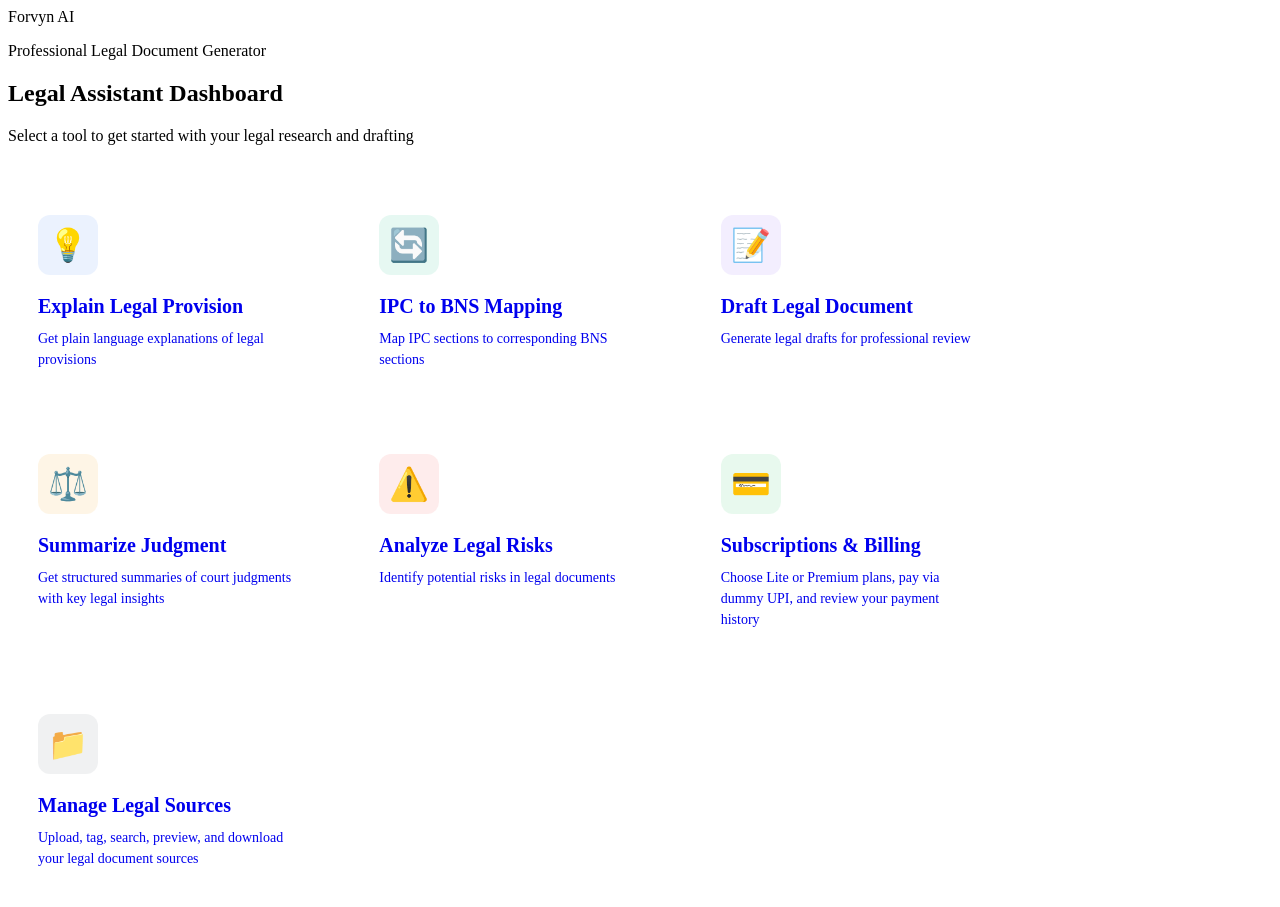
==== frontend/dashboard.html @ a5313e43 "commplete v1" ====
<!DOCTYPE html>
<html>
<head>
    <title>Forvyn AI - Dashboard</title>
    <link rel="stylesheet" href="/static/styles.css?v=21">
    <link href="https://fonts.googleapis.com/css2?family=Outfit:wght@300;400;500;600;700&display=swap" rel="stylesheet">
</head>
<body>
    <div class="app">
        <header>
            <div class="logo" style="cursor: pointer;" onclick="window.location.href='/'">Forvyn <span class="highlight">AI</span></div>
            <p>Professional Legal Document Generator</p>
        </header>

        <div class="role-selection-view" style="animation: fadeInDown 0.8s ease-out;">
            <h2 class="role-title" style="margin-bottom: 20px;">Legal Assistant Dashboard</h2>
            <p style="color: var(--text-muted); margin-bottom: 40px; font-size: 16px;">Select a tool to get started with your legal research and drafting</p>
            
            <div class="role-grid" style="max-width: 1000px; display: grid; grid-template-columns: repeat(auto-fit, minmax(280px, 1fr)); gap: 24px; width: 100%;">
                
                <!-- Explain Legal Provision -->
                <a href="/explain" class="card dashboard-card" style="text-decoration: none; padding: 30px; align-items: flex-start; text-align: left; height: auto;">
                    <div style="font-size: 32px; margin-bottom: 15px; background: rgba(59, 130, 246, 0.1); width: 60px; height: 60px; display: flex; align-items: center; justify-content: center; border-radius: 12px; color: var(--primary-light);">
                        💡
                    </div>
                    <h3 style="margin-bottom: 10px; font-size: 20px;">Explain Legal Provision</h3>
                    <p style="color: var(--text-muted); font-size: 14px; margin: 0; font-weight: 400; line-height: 1.5;">Get plain language explanations of legal provisions</p>
                </a>

                <!-- IPC to BNS Mapping -->
                <a href="/mapping" class="card dashboard-card" style="text-decoration: none; padding: 30px; align-items: flex-start; text-align: left; height: auto;">
                    <div style="font-size: 32px; margin-bottom: 15px; background: rgba(16, 185, 129, 0.1); width: 60px; height: 60px; display: flex; align-items: center; justify-content: center; border-radius: 12px; color: var(--success);">
                        🔄
                    </div>
                    <h3 style="margin-bottom: 10px; font-size: 20px;">IPC to BNS Mapping</h3>
                    <p style="color: var(--text-muted); font-size: 14px; margin: 0; font-weight: 400; line-height: 1.5;">Map IPC sections to corresponding BNS sections</p>
                </a>

                <!-- Draft Legal Document -->
                <a href="/draft" class="card dashboard-card" style="text-decoration: none; padding: 30px; align-items: flex-start; text-align: left; height: auto;">
                    <div style="font-size: 32px; margin-bottom: 15px; background: rgba(139, 92, 246, 0.1); width: 60px; height: 60px; display: flex; align-items: center; justify-content: center; border-radius: 12px; color: #a78bfa;">
                        📝
                    </div>
                    <h3 style="margin-bottom: 10px; font-size: 20px;">Draft Legal Document</h3>
                    <p style="color: var(--text-muted); font-size: 14px; margin: 0; font-weight: 400; line-height: 1.5;">Generate legal drafts for professional review</p>
                </a>

                <!-- Summarize Judgment -->
                <a href="/summarize" class="card dashboard-card" style="text-decoration: none; padding: 30px; align-items: flex-start; text-align: left; height: auto;">
                    <div style="font-size: 32px; margin-bottom: 15px; background: rgba(245, 158, 11, 0.1); width: 60px; height: 60px; display: flex; align-items: center; justify-content: center; border-radius: 12px; color: var(--warning);">
                        ⚖️
                    </div>
                    <h3 style="margin-bottom: 10px; font-size: 20px;">Summarize Judgment</h3>
                    <p style="color: var(--text-muted); font-size: 14px; margin: 0; font-weight: 400; line-height: 1.5;">Get structured summaries of court judgments with key legal insights</p>
                </a>

                <!-- Analyze Legal Risks -->
                <a href="/analyze-risks" class="card dashboard-card" style="text-decoration: none; padding: 30px; align-items: flex-start; text-align: left; height: auto;">
                    <div style="font-size: 32px; margin-bottom: 15px; background: rgba(239, 68, 68, 0.1); width: 60px; height: 60px; display: flex; align-items: center; justify-content: center; border-radius: 12px; color: var(--danger);">
                        ⚠️
                    </div>
                    <h3 style="margin-bottom: 10px; font-size: 20px;">Analyze Legal Risks</h3>
                    <p style="color: var(--text-muted); font-size: 14px; margin: 0; font-weight: 400; line-height: 1.5;">Identify potential risks in legal documents</p>
                </a>

                <!-- Billing / Subscription -->
                <a href="/billing" class="card dashboard-card" style="text-decoration: none; padding: 30px; align-items: flex-start; text-align: left; height: auto;">
                    <div style="font-size: 32px; margin-bottom: 15px; background: rgba(34, 197, 94, 0.1); width: 60px; height: 60px; display: flex; align-items: center; justify-content: center; border-radius: 12px; color: #22c55e;">
                        💳
                    </div>
                    <h3 style="margin-bottom: 10px; font-size: 20px;">Subscriptions & Billing</h3>
                    <p style="color: var(--text-muted); font-size: 14px; margin: 0; font-weight: 400; line-height: 1.5;">Choose Lite or Premium plans, pay via dummy UPI, and review your payment history</p>
                </a>

                <!-- Manage Legal Sources -->
                <a href="/sources" class="card dashboard-card" style="text-decoration: none; padding: 30px; align-items: flex-start; text-align: left; height: auto;">
                    <div style="font-size: 32px; margin-bottom: 15px; background: rgba(107, 114, 128, 0.1); width: 60px; height: 60px; display: flex; align-items: center; justify-content: center; border-radius: 12px; color: #9ca3af;">
                        📁
                    </div>
                    <h3 style="margin-bottom: 10px; font-size: 20px;">Manage Legal Sources</h3>
                    <p style="color: var(--text-muted); font-size: 14px; margin: 0; font-weight: 400; line-height: 1.5;">Upload, tag, search, preview, and download your legal document sources</p>
                </a>

            </div>
        </div>
    </div>
    <script src="/static/chatbot.js?v=1"></script>
</body>
</html>
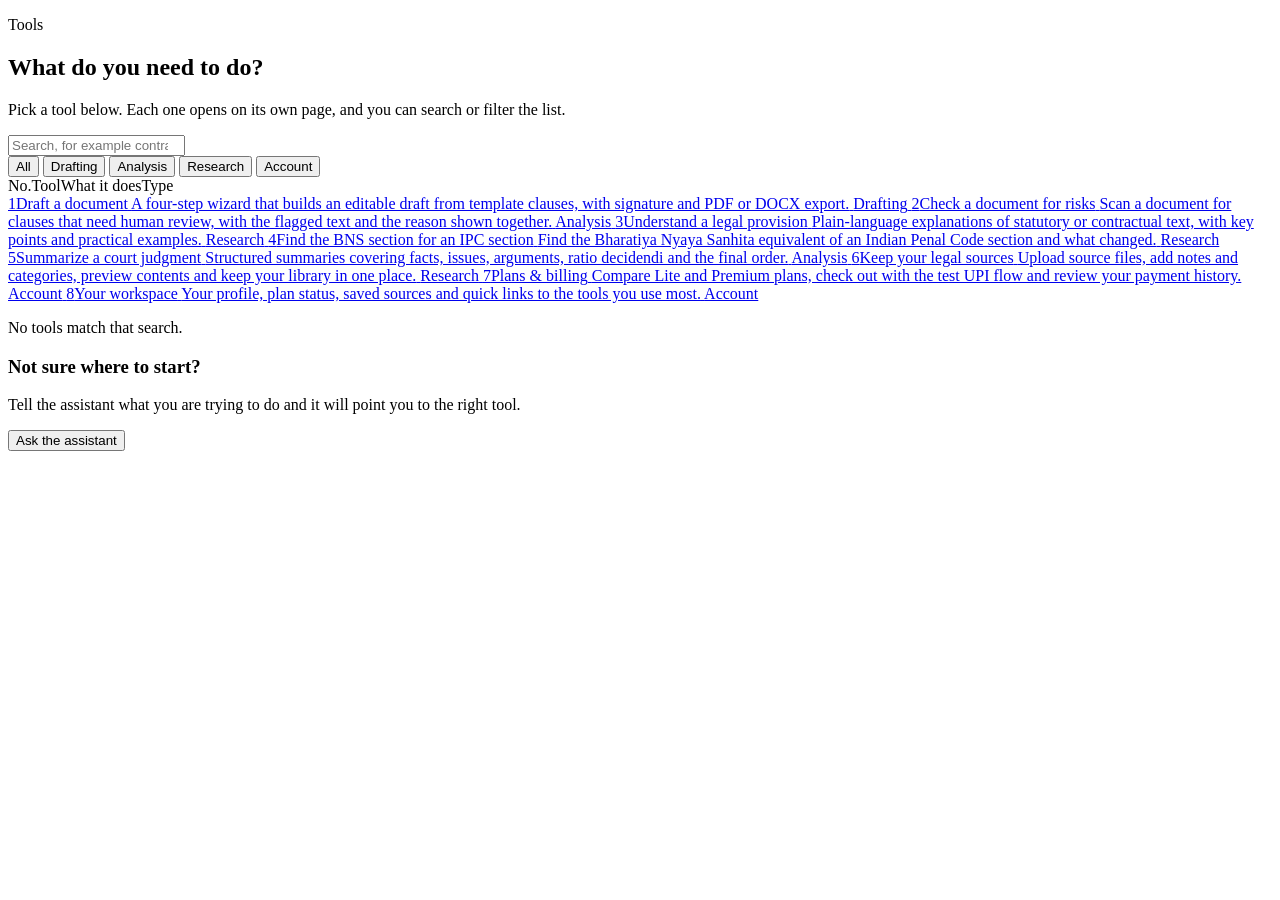
==== commit 7a344b6e: "Frontend: full-height Lady Justice picture as home hero Replace the Sketchfab iframe viewer with the" ====
--- a/frontend/dashboard.html
+++ b/frontend/dashboard.html
@@ -1,89 +1,130 @@
 <!DOCTYPE html>
-<html>
+<html lang="en">
 <head>
-    <title>Forvyn AI - Dashboard</title>
-    <link rel="stylesheet" href="/static/styles.css?v=21">
-    <link href="https://fonts.googleapis.com/css2?family=Outfit:wght@300;400;500;600;700&display=swap" rel="stylesheet">
+    <meta charset="UTF-8">
+    <meta name="viewport" content="width=device-width, initial-scale=1.0">
+    <title>Tools — Forvyn</title>
+    <link rel="stylesheet" href="/static/styles.css?v=43">
+    <link rel="stylesheet" href="/static/legal.css?v=10">
 </head>
-<body>
-    <div class="app">
-        <header>
-            <div class="logo" style="cursor: pointer;" onclick="window.location.href='/'">Forvyn <span class="highlight">AI</span></div>
-            <p>Professional Legal Document Generator</p>
-        </header>
+<body data-page="tools">
+    <div data-shell="header"></div>
 
-        <div class="role-selection-view" style="animation: fadeInDown 0.8s ease-out;">
-            <h2 class="role-title" style="margin-bottom: 20px;">Legal Assistant Dashboard</h2>
-            <p style="color: var(--text-muted); margin-bottom: 40px; font-size: 16px;">Select a tool to get started with your legal research and drafting</p>
-            
-            <div class="role-grid" style="max-width: 1000px; display: grid; grid-template-columns: repeat(auto-fit, minmax(280px, 1fr)); gap: 24px; width: 100%;">
-                
-                <!-- Explain Legal Provision -->
-                <a href="/explain" class="card dashboard-card" style="text-decoration: none; padding: 30px; align-items: flex-start; text-align: left; height: auto;">
-                    <div style="font-size: 32px; margin-bottom: 15px; background: rgba(59, 130, 246, 0.1); width: 60px; height: 60px; display: flex; align-items: center; justify-content: center; border-radius: 12px; color: var(--primary-light);">
-                        💡
-                    </div>
-                    <h3 style="margin-bottom: 10px; font-size: 20px;">Explain Legal Provision</h3>
-                    <p style="color: var(--text-muted); font-size: 14px; margin: 0; font-weight: 400; line-height: 1.5;">Get plain language explanations of legal provisions</p>
-                </a>
+    <main class="wrap">
+        <section class="page-head">
+            <p class="eyebrow">Tools</p>
+            <h1>What do you need to do?</h1>
+            <p class="lede">Pick a tool below. Each one opens on its own page, and you can search or filter the list.</p>
+        </section>
 
-                <!-- IPC to BNS Mapping -->
-                <a href="/mapping" class="card dashboard-card" style="text-decoration: none; padding: 30px; align-items: flex-start; text-align: left; height: auto;">
-                    <div style="font-size: 32px; margin-bottom: 15px; background: rgba(16, 185, 129, 0.1); width: 60px; height: 60px; display: flex; align-items: center; justify-content: center; border-radius: 12px; color: var(--success);">
-                        🔄
-                    </div>
-                    <h3 style="margin-bottom: 10px; font-size: 20px;">IPC to BNS Mapping</h3>
-                    <p style="color: var(--text-muted); font-size: 14px; margin: 0; font-weight: 400; line-height: 1.5;">Map IPC sections to corresponding BNS sections</p>
-                </a>
-
-                <!-- Draft Legal Document -->
-                <a href="/draft" class="card dashboard-card" style="text-decoration: none; padding: 30px; align-items: flex-start; text-align: left; height: auto;">
-                    <div style="font-size: 32px; margin-bottom: 15px; background: rgba(139, 92, 246, 0.1); width: 60px; height: 60px; display: flex; align-items: center; justify-content: center; border-radius: 12px; color: #a78bfa;">
-                        📝
-                    </div>
-                    <h3 style="margin-bottom: 10px; font-size: 20px;">Draft Legal Document</h3>
-                    <p style="color: var(--text-muted); font-size: 14px; margin: 0; font-weight: 400; line-height: 1.5;">Generate legal drafts for professional review</p>
-                </a>
-
-                <!-- Summarize Judgment -->
-                <a href="/summarize" class="card dashboard-card" style="text-decoration: none; padding: 30px; align-items: flex-start; text-align: left; height: auto;">
-                    <div style="font-size: 32px; margin-bottom: 15px; background: rgba(245, 158, 11, 0.1); width: 60px; height: 60px; display: flex; align-items: center; justify-content: center; border-radius: 12px; color: var(--warning);">
-                        ⚖️
-                    </div>
-                    <h3 style="margin-bottom: 10px; font-size: 20px;">Summarize Judgment</h3>
-                    <p style="color: var(--text-muted); font-size: 14px; margin: 0; font-weight: 400; line-height: 1.5;">Get structured summaries of court judgments with key legal insights</p>
-                </a>
-
-                <!-- Analyze Legal Risks -->
-                <a href="/analyze-risks" class="card dashboard-card" style="text-decoration: none; padding: 30px; align-items: flex-start; text-align: left; height: auto;">
-                    <div style="font-size: 32px; margin-bottom: 15px; background: rgba(239, 68, 68, 0.1); width: 60px; height: 60px; display: flex; align-items: center; justify-content: center; border-radius: 12px; color: var(--danger);">
-                        ⚠️
-                    </div>
-                    <h3 style="margin-bottom: 10px; font-size: 20px;">Analyze Legal Risks</h3>
-                    <p style="color: var(--text-muted); font-size: 14px; margin: 0; font-weight: 400; line-height: 1.5;">Identify potential risks in legal documents</p>
-                </a>
-
-                <!-- Billing / Subscription -->
-                <a href="/billing" class="card dashboard-card" style="text-decoration: none; padding: 30px; align-items: flex-start; text-align: left; height: auto;">
-                    <div style="font-size: 32px; margin-bottom: 15px; background: rgba(34, 197, 94, 0.1); width: 60px; height: 60px; display: flex; align-items: center; justify-content: center; border-radius: 12px; color: #22c55e;">
-                        💳
-                    </div>
-                    <h3 style="margin-bottom: 10px; font-size: 20px;">Subscriptions & Billing</h3>
-                    <p style="color: var(--text-muted); font-size: 14px; margin: 0; font-weight: 400; line-height: 1.5;">Choose Lite or Premium plans, pay via dummy UPI, and review your payment history</p>
-                </a>
-
-                <!-- Manage Legal Sources -->
-                <a href="/sources" class="card dashboard-card" style="text-decoration: none; padding: 30px; align-items: flex-start; text-align: left; height: auto;">
-                    <div style="font-size: 32px; margin-bottom: 15px; background: rgba(107, 114, 128, 0.1); width: 60px; height: 60px; display: flex; align-items: center; justify-content: center; border-radius: 12px; color: #9ca3af;">
-                        📁
-                    </div>
-                    <h3 style="margin-bottom: 10px; font-size: 20px;">Manage Legal Sources</h3>
-                    <p style="color: var(--text-muted); font-size: 14px; margin: 0; font-weight: 400; line-height: 1.5;">Upload, tag, search, preview, and download your legal document sources</p>
-                </a>
-
+        <div class="toolbar">
+            <div class="search-field">
+                <span data-icon="search" data-size="18"></span>
+                <input type="search" id="toolSearch" placeholder="Search, for example contract, IPC or judgment" aria-label="Search tools">
+            </div>
+            <div class="filters" role="group" aria-label="Filter by category">
+                <button type="button" class="filter-btn is-active" data-filter="all">All</button>
+                <button type="button" class="filter-btn" data-filter="drafting">Drafting</button>
+                <button type="button" class="filter-btn" data-filter="analysis">Analysis</button>
+                <button type="button" class="filter-btn" data-filter="research">Research</button>
+                <button type="button" class="filter-btn" data-filter="account">Account</button>
             </div>
         </div>
-    </div>
-    <script src="/static/chatbot.js?v=1"></script>
+
+        <div class="docket" id="toolCards">
+            <div class="docket-head"><span>No.</span><span>Tool</span><span>What it does</span><span>Type</span><span></span></div>
+
+            <a class="docket-row" href="/draft" data-cat="drafting" data-keywords="contract agreement family divorce custody ip trademark patent copyright wizard document">
+                <span class="docket-no">1</span><span class="docket-title">Draft a document</span>
+                <span class="docket-desc">A four-step wizard that builds an editable draft from template clauses, with signature and PDF or DOCX export.</span>
+                <span class="docket-cat">Drafting</span><span class="docket-go" data-icon="arrow-right"></span>
+            </a>
+            <a class="docket-row" href="/analyze-risks" data-cat="analysis" data-keywords="risk liability review clause due diligence red flag">
+                <span class="docket-no">2</span><span class="docket-title">Check a document for risks</span>
+                <span class="docket-desc">Scan a document for clauses that need human review, with the flagged text and the reason shown together.</span>
+                <span class="docket-cat">Analysis</span><span class="docket-go" data-icon="arrow-right"></span>
+            </a>
+            <a class="docket-row" href="/explain" data-cat="research" data-keywords="explain provision statute section plain language">
+                <span class="docket-no">3</span><span class="docket-title">Understand a legal provision</span>
+                <span class="docket-desc">Plain-language explanations of statutory or contractual text, with key points and practical examples.</span>
+                <span class="docket-cat">Research</span><span class="docket-go" data-icon="arrow-right"></span>
+            </a>
+            <a class="docket-row" href="/mapping" data-cat="research" data-keywords="ipc bns penal code sanhita section map criminal concordance">
+                <span class="docket-no">4</span><span class="docket-title">Find the BNS section for an IPC section</span>
+                <span class="docket-desc">Find the Bharatiya Nyaya Sanhita equivalent of an Indian Penal Code section and what changed.</span>
+                <span class="docket-cat">Research</span><span class="docket-go" data-icon="arrow-right"></span>
+            </a>
+            <a class="docket-row" href="/summarize" data-cat="analysis" data-keywords="judgment judgement court case ratio holding order summary">
+                <span class="docket-no">5</span><span class="docket-title">Summarize a court judgment</span>
+                <span class="docket-desc">Structured summaries covering facts, issues, arguments, ratio decidendi and the final order.</span>
+                <span class="docket-cat">Analysis</span><span class="docket-go" data-icon="arrow-right"></span>
+            </a>
+            <a class="docket-row" href="/sources" data-cat="research" data-keywords="sources library upload files pdf docx notes tags">
+                <span class="docket-no">6</span><span class="docket-title">Keep your legal sources</span>
+                <span class="docket-desc">Upload source files, add notes and categories, preview contents and keep your library in one place.</span>
+                <span class="docket-cat">Research</span><span class="docket-go" data-icon="arrow-right"></span>
+            </a>
+            <a class="docket-row" href="/billing" data-cat="account" data-keywords="billing plans subscription payment upi lite premium">
+                <span class="docket-no">7</span><span class="docket-title">Plans &amp; billing</span>
+                <span class="docket-desc">Compare Lite and Premium plans, check out with the test UPI flow and review your payment history.</span>
+                <span class="docket-cat">Account</span><span class="docket-go" data-icon="arrow-right"></span>
+            </a>
+            <a class="docket-row" href="/workspace" data-cat="account" data-keywords="workspace profile account overview">
+                <span class="docket-no">8</span><span class="docket-title">Your workspace</span>
+                <span class="docket-desc">Your profile, plan status, saved sources and quick links to the tools you use most.</span>
+                <span class="docket-cat">Account</span><span class="docket-go" data-icon="arrow-right"></span>
+            </a>
+        </div>
+
+        <p class="tool-empty hidden" id="toolEmpty">No tools match that search.</p>
+
+        <aside class="assist-note">
+            <div>
+                <h3>Not sure where to start?</h3>
+                <p>Tell the assistant what you are trying to do and it will point you to the right tool.</p>
+            </div>
+            <button type="button" class="btn btn-secondary" id="askAssistant">Ask the assistant</button>
+        </aside>
+    </main>
+
+    <div data-shell="footer"></div>
+
+    <script src="/static/shell.js?v=3"></script>
+    <script>
+        (function () {
+            var rows = Array.prototype.slice.call(document.querySelectorAll('#toolCards .docket-row'));
+            var search = document.getElementById('toolSearch');
+            var empty = document.getElementById('toolEmpty');
+            var filterBtns = document.querySelectorAll('.filter-btn');
+            var cat = 'all';
+
+            function apply() {
+                var q = search.value.trim().toLowerCase();
+                var shown = 0;
+                rows.forEach(function (row) {
+                    var hay = (row.textContent + ' ' + (row.getAttribute('data-keywords') || '')).toLowerCase();
+                    var ok = (cat === 'all' || row.getAttribute('data-cat') === cat) && (!q || hay.indexOf(q) !== -1);
+                    row.classList.toggle('hidden', !ok);
+                    if (ok) shown++;
+                });
+                empty.classList.toggle('hidden', shown !== 0);
+            }
+
+            search.addEventListener('input', apply);
+            filterBtns.forEach(function (btn) {
+                btn.addEventListener('click', function () {
+                    cat = btn.getAttribute('data-filter');
+                    filterBtns.forEach(function (b) { b.classList.toggle('is-active', b === btn); });
+                    apply();
+                });
+            });
+
+            document.getElementById('askAssistant').addEventListener('click', function () {
+                var toggle = document.getElementById('chatbotToggle');
+                if (toggle && !document.getElementById('chatbotWindow').classList.contains('open')) toggle.click();
+            });
+        })();
+    </script>
+    <script src="/static/chatbot.js?v=2"></script>
 </body>
 </html>
